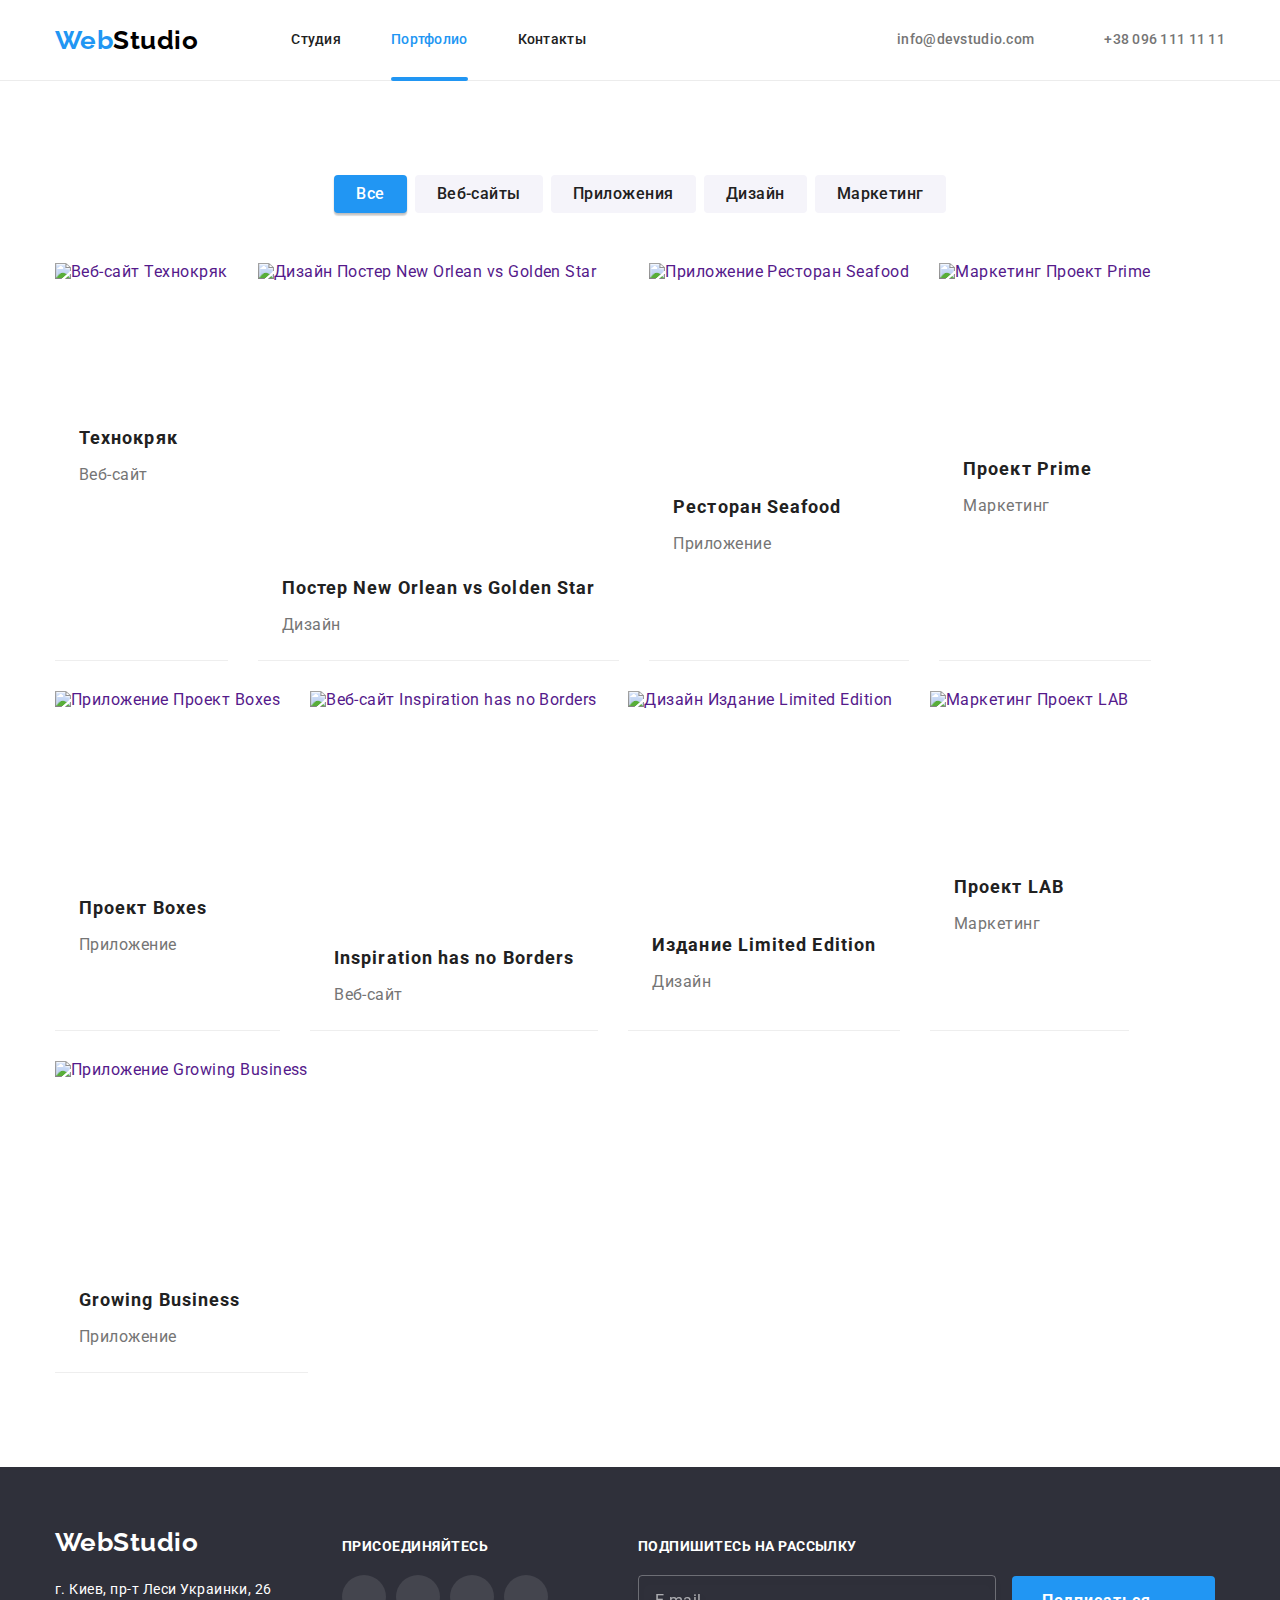
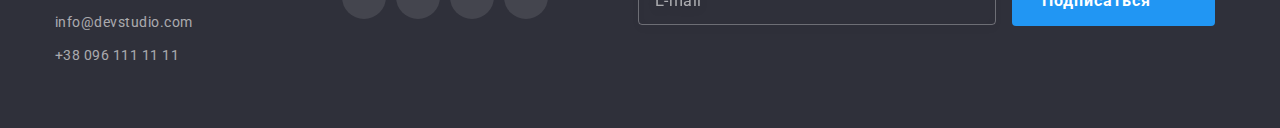
==== portfolio.html @ 777303aa "Apply BEM to Header" ====
<!DOCTYPE html>
<html lang="ru">
  <head>
    <meta charset="UTF-8" />
    <meta http-equiv="X-UA-Compatible" content="IE=edge" />
    <meta name="viewport" content="width=device-width, initial-scale=1.0" />
    <title>WebStudio</title>
    <link
      rel="stylesheet"
      href="https://cdnjs.cloudflare.com/ajax/libs/modern-normalize/1.0.0/modern-normalize.min.css"
    />
    <link rel="preconnect" href="https://fonts.googleapis.com" />
    <link rel="preconnect" href="https://fonts.gstatic.com" crossorigin />
    <link
      href="https://fonts.googleapis.com/css2?family=Raleway:wght@700&family=Roboto:wght@400;500;700;900&display=swap"
      rel="stylesheet"
    />
    <link rel="stylesheet" href="./css/styles.css" />
  </head>
  <body>
    <!-- Header -->

    <header class="header">
      <div class="container header__container">
        <nav class="nav">
          <a class="logo" href="./index.html"><span class="logo--accent">Web</span>Studio</a>
          <ul class="nav__list">
            <li class="nav__item">
              <a class="nav__link" href="./index.html">Студия</a>
            </li>
            <li class="nav__item">
              <a class="nav__link nav__link--current" href="./portfolio.html">Портфолио</a>
            </li>
            <li class="nav__item"><a class="nav__link" href="">Контакты</a></li>
          </ul>
        </nav>
        <ul class="header__contact-list">
          <li class="header__contact-item">
            <a class="header__contact-link" href="mailto:info@devstudio.com">
              <svg class="header__icon" width="16" height="12">
                <use href="./images/icons.svg#icon-envelope"></use>
              </svg>
              info@devstudio.com</a
            >
          </li>
          <li class="header__contact-item">
            <a class="header__contact-link" href="tel:+380961111111">
              <svg class="header__icon" width="10" height="16">
                <use href="./images/icons.svg#icon-smartphone"></use>
              </svg>
              +38 096 111 11 11</a
            >
          </li>
        </ul>
      </div>
    </header>

    <!-- Main -->

    <main>
      <section class="section portfolio">
        <h1>Портфолио</h1>

        <div class="container">
          <!-- Filter -->

          <ul class="filter">
            <li><button class="filter-button current" type="button">Все</button></li>
            <li><button class="filter-button" type="button">Веб-сайты</button></li>
            <li><button class="filter-button" type="button">Приложения</button></li>
            <li><button class="filter-button" type="button">Дизайн</button></li>
            <li><button class="filter-button" type="button">Маркетинг</button></li>
          </ul>

          <!-- Portfolio -->

          <ul class="portfolio-list">
            <li class="portfolio-item">
              <a href="">
                <div class="portfolio-overlay">
                  <p>
                    Ресурс предлагает комплексные предложения с разным уровнем функционала и
                    сервисов.Все это позволит посетителю получить исчерпывающие сведения о компании
                    или частном лице.
                  </p>
                  <img
                    src="./images/technokryak.jpg"
                    alt="Веб-сайт Технокряк"
                    width="370"
                    height="294"
                  />
                </div>
                <div class="portfolio-descriptions">
                  <h2>Технокряк</h2>
                  <p>Веб-сайт</p>
                </div>
              </a>
            </li>
            <li class="portfolio-item">
              <a href="">
                <div class="portfolio-overlay">
                  <p>
                    Ресурс предлагает комплексные предложения с разным уровнем функционала и
                    сервисов.Все это позволит посетителю получить исчерпывающие сведения о компании
                    или частном лице.
                  </p>
                  <img
                    src="./images/poster.jpg"
                    alt="Дизайн Постер New Orlean vs Golden Star"
                    width="370"
                    height="294"
                  />
                </div>
                <div class="portfolio-descriptions">
                  <h2>Постер New Orlean vs Golden Star</h2>
                  <p>Дизайн</p>
                </div>
              </a>
            </li>
            <li class="portfolio-item">
              <a href="">
                <div class="portfolio-overlay">
                  <p>
                    Ресурс предлагает комплексные предложения с разным уровнем функционала и
                    сервисов.Все это позволит посетителю получить исчерпывающие сведения о компании
                    или частном лице.
                  </p>
                  <img
                    src="./images/restoraunt.jpg"
                    alt="Приложение Ресторан Seafood"
                    width="370"
                    height="294"
                  />
                </div>
                <div class="portfolio-descriptions">
                  <h2>Ресторан Seafood</h2>
                  <p>Приложение</p>
                </div>
              </a>
            </li>
            <li class="portfolio-item">
              <a href="">
                <div class="portfolio-overlay">
                  <p>
                    Ресурс предлагает комплексные предложения с разным уровнем функционала и
                    сервисов.Все это позволит посетителю получить исчерпывающие сведения о компании
                    или частном лице.
                  </p>
                  <img
                    src="./images/prime.jpg"
                    alt="Маркетинг Проект Prime"
                    width="370"
                    height="294"
                  />
                </div>
                <div class="portfolio-descriptions">
                  <h2>Проект Prime</h2>
                  <p>Маркетинг</p>
                </div>
              </a>
            </li>
            <li class="portfolio-item">
              <a href="">
                <div class="portfolio-overlay">
                  <p>
                    Ресурс предлагает комплексные предложения с разным уровнем функционала и
                    сервисов.Все это позволит посетителю получить исчерпывающие сведения о компании
                    или частном лице.
                  </p>
                  <img
                    src="./images/boxes.jpg"
                    alt="Приложение Проект Boxes"
                    width="370"
                    height="294"
                  />
                </div>
                <div class="portfolio-descriptions">
                  <h2>Проект Boxes</h2>
                  <p>Приложение</p>
                </div>
              </a>
            </li>
            <li class="portfolio-item">
              <a href="">
                <div class="portfolio-overlay">
                  <p>
                    Ресурс предлагает комплексные предложения с разным уровнем функционала и
                    сервисов.Все это позволит посетителю получить исчерпывающие сведения о компании
                    или частном лице.
                  </p>
                  <img
                    src="./images/inspiration.jpg"
                    alt="Веб-сайт Inspiration has no Borders"
                    width="370"
                    height="294"
                  />
                </div>
                <div class="portfolio-descriptions">
                  <h2>Inspiration has no Borders</h2>
                  <p>Веб-сайт</p>
                </div>
              </a>
            </li>
            <li class="portfolio-item">
              <a href="">
                <div class="portfolio-overlay">
                  <p>
                    Ресурс предлагает комплексные предложения с разным уровнем функционала и
                    сервисов.Все это позволит посетителю получить исчерпывающие сведения о компании
                    или частном лице.
                  </p>
                  <img
                    src="./images/limited-edition.jpg"
                    alt="Дизайн Издание Limited Edition"
                    width="370"
                    height="294"
                  />
                </div>
                <div class="portfolio-descriptions">
                  <h2>Издание Limited Edition</h2>
                  <p>Дизайн</p>
                </div>
              </a>
            </li>
            <li class="portfolio-item">
              <a href="">
                <div class="portfolio-overlay">
                  <p>
                    Ресурс предлагает комплексные предложения с разным уровнем функционала и
                    сервисов.Все это позволит посетителю получить исчерпывающие сведения о компании
                    или частном лице.
                  </p>
                  <img src="./images/lab.jpg" alt="Маркетинг Проект LAB" width="370" height="294" />
                </div>
                <div class="portfolio-descriptions">
                  <h2>Проект LAB</h2>
                  <p>Маркетинг</p>
                </div>
              </a>
            </li>
            <li class="portfolio-item">
              <a href="">
                <div class="portfolio-overlay">
                  <p>
                    Ресурс предлагает комплексные предложения с разным уровнем функционала и
                    сервисов.Все это позволит посетителю получить исчерпывающие сведения о компании
                    или частном лице.
                  </p>
                  <img
                    src="./images/growing-business.jpg"
                    alt="Приложение Growing Business"
                    width="370"
                    height="294"
                  />
                </div>
                <div class="portfolio-descriptions">
                  <h2>Growing Business</h2>
                  <p>Приложение</p>
                </div>
              </a>
            </li>
          </ul>
        </div>
      </section>
    </main>

    <!-- Footer -->

    <footer>
      <div class="container">
        <div class="address-wrapper">
          <a class="logo" href="./index.html"><span class="logo-accent">Web</span>Studio</a>
          <address>
            <ul class="address-list">
              <li>
                <a class="address-location" href="">г. Киев, пр-т Леси Украинки, 26</a>
              </li>
              <li>
                <a class="address-contact" href="mailto:info@devstudio.com">info@devstudio.com</a>
              </li>
              <li>
                <a class="address-contact" href="tel:+380961111111">+38 096 111 11 11</a>
              </li>
            </ul>
          </address>
        </div>
        <div class="social-wrapper">
          <p class="footer-paragraph">Присоединяйтесь</p>
          <ul class="icon-list">
            <li class="icon-item">
              <a class="icon-link" href="">
                <svg class="icon-social" width="20" height="20">
                  <use href="./images/icons.svg#icon-instagram"></use>
                </svg>
              </a>
            </li>
            <li class="icon-item">
              <a class="icon-link" href="">
                <svg class="icon-social" width="20" height="20">
                  <use href="./images/icons.svg#icon-twitter"></use>
                </svg>
              </a>
            </li>
            <li class="icon-item">
              <a class="icon-link" href="">
                <svg class="icon-social" width="20" height="20">
                  <use href="./images/icons.svg#icon-facebook"></use>
                </svg>
              </a>
            </li>
            <li class="icon-item">
              <a class="icon-link" href="">
                <svg class="icon-social" width="20" height="20">
                  <use href="./images/icons.svg#icon-linkedin"></use>
                </svg>
              </a>
            </li>
          </ul>
        </div>
        <form class="footer-form">
          <p class="footer-paragraph">Подпишитесь на рассылку</p>
          <input
            class="footer-input"
            type="email"
            name="subscribe-email"
            id="footer-email"
            placeholder="E-mail"
            autocomplete="off"
          />
          <button class="button footer-button" type="submit">
            Подписаться
            <svg class="icon-send" width="24" height="24">
              <use href="./images/icons.svg#icon-send"></use>
            </svg>
          </button>
        </form>
      </div>
    </footer>
  </body>
</html>
---- css/styles.css ----
:root {
  --primary-color: #212121;
  --secondary-color: #757575;
  --accent-color: #2196f3;
  --accent-dark-color: #188ce8;
  --logo-color: #000000;
  --white-color: #ffffff;
  --dark-bg-color: #2f303a;
  --light-bg-color: #f5f4fa;
  --portfolio-item-gap: 30px;
  --icon-light-color: #afb1b8;
  --transion-values: 250ms cubic-bezier(0.4, 0, 0.2, 1);
}

body {
  font-family: 'Roboto', sans-serif;
  letter-spacing: 0.03em;
  color: var(--primary-color);

  background-color: var(--white-color);
}

a {
  text-decoration: none;
}

ul {
  margin: 0;
  padding: 0;
  list-style: none;
}

h1,
h2,
h3,
h4,
h5,
h6,
p {
  margin: 0;
}

img {
  display: block;
  width: 100%;
  height: auto;
}

.container {
  width: 1200px;
  margin-left: auto;
  margin-right: auto;
  padding-left: 15px;
  padding-right: 15px;
}

.section {
  padding-top: 94px;
  padding-bottom: 94px;
}

.button {
  min-height: 50px;
  min-width: 200px;
  padding: 10px 30px;

  font-family: 'Roboto', sans-serif;
  font-weight: 700;
  font-size: 16px;
  line-height: 1.88;
  letter-spacing: 0.06em;
  text-align: center;
  color: var(--white-color);
  border-radius: 4px;
  border: none;
  cursor: pointer;
  transition: background-color var(--transion-values);
}

.button:hover,
.button:focus {
  background-color: var(--accent-dark-color);
}

.section-header {
  margin-bottom: 50px;

  font-weight: 700;
  font-size: 36px;
  line-height: 1.17;
  text-align: center;
  color: var(--primary-color);
}

/* Header Section */

.header {
  border-bottom: 1px solid #ececec;
}

.header__container {
  display: flex;
  align-items: center;
}

/* Logo styles */

.logo {
  display: block;

  font-family: 'Raleway', sans-serif;
  font-weight: 700;
  font-size: 26px;
  line-height: 1.19;
  color: var(--logo-color);
}

.logo--accent {
  color: var(--accent-color);
}

/* Navigation styles */

.nav {
  display: flex;
  align-items: center;
}

.nav__list,
.header__contact-list {
  display: flex;

  font-weight: 500;
  font-size: 14px;
  line-height: 1.14;
  letter-spacing: 0.02em;
}

.nav__list {
  margin-left: 93px;
}

.nav__link {
  position: relative;
  display: block;
  padding-top: 32px;
  padding-bottom: 32px;

  color: var(--primary-color);
  transition: color 250ms cubic-bezier(0.4, 0, 0.2, 1);
}

.nav__link--current {
  color: var(--accent-color);
}

.nav__link--current::after {
  content: '';
  position: absolute;
  bottom: -1px;
  left: 0;

  display: block;
  width: 100%;
  height: 4px;

  background-color: currentColor;
  border-radius: 2px;
}

.header__contact-list {
  margin-left: auto;
}

.nav__list .nav__item:not(:first-child),
.header__contact-list .header__contact-item:not(:first-child) {
  margin-left: 50px;
}

.header__contact-link {
  display: flex;
  align-items: center;
  padding-top: 32px;
  padding-bottom: 32px;

  color: var(--secondary-color);
  transition: color var(--transion-values);
}

.nav__link:hover,
.nav__link:focus,
.header__contact-link:hover,
.header__contact-link:focus {
  color: var(--accent-color);
}

.header__icon {
  margin-right: 10px;
  fill: currentColor;
}

/* Hero styles */

.hero {
  padding-top: 200px;
  padding-bottom: 200px;

  text-align: center;
  color: var(--white-color);

  background-color: var(--dark-bg-color);
  background-image: linear-gradient(to bottom, rgba(47, 48, 58, 0.4), rgba(47, 48, 58, 0.4)),
    url(../images/hero.jpg);
  background-position: center;
  background-repeat: no-repeat;
  background-size: cover;
}

.hero h1 {
  width: 696px;
  margin-bottom: 30px;
  margin-left: auto;
  margin-right: auto;

  font-weight: 900;
  font-size: 44px;
  line-height: 1.36;
  letter-spacing: 0.06em;
  text-transform: uppercase;
  text-align: center;
}

.hero button {
  background-color: var(--accent-color);
}

/* Features styles */

.features {
  padding-bottom: 0;
}

.features-list {
  display: flex;
}

.features-list li:not(:first-child) {
  margin-left: 30px;
}

.icon-wrapper {
  display: flex;
  align-items: center;
  justify-content: center;
  width: 270px;
  height: 120px;
  margin-bottom: 30px;

  background-color: var(--light-bg-color);
}

.features-list h3 {
  margin-bottom: 10px;

  font-weight: 700;
  font-size: 14px;
  line-height: 1.14;
  text-transform: uppercase;
}

.features-list p {
  font-size: 14px;
  line-height: 1.71;
  color: var(--secondary-color);
}

/* Activities styles */

.activities-list {
  display: flex;
  justify-content: space-between;
}

.activities-item a {
  position: relative;
}

.activities-item p {
  position: absolute;
  bottom: 0;
  left: 0;

  width: 100%;
  padding-top: 27px;
  padding-bottom: 27px;

  font-weight: 700;
  font-size: 14px;
  line-height: 1.14;
  text-align: center;
  text-transform: uppercase;

  color: var(--white-color);
  background-color: rgba(47, 48, 58, 0.8);
}

/* Team-list styles */

.team {
  background-color: var(--light-bg-color);
}

.team-list {
  display: flex;
  justify-content: space-between;
}

.team-list > li {
  width: 270px;

  background: var(--white-color);
  box-shadow: 0px 1px 3px rgba(0, 0, 0, 0.12), 0px 1px 1px rgba(0, 0, 0, 0.14),
    0px 2px 1px rgba(0, 0, 0, 0.2);
  border-radius: 0px 0px 4px 4px;
}

.team-text {
  padding-top: 30px;
  padding-bottom: 30px;
}

.team-text h3 {
  margin-bottom: 10px;

  font-weight: 500;
  font-size: 16px;
  line-height: 1.19;
  text-align: center;
}

.team-text p {
  margin-bottom: 16px;

  font-size: 16px;
  line-height: 1.19;
  text-align: center;

  color: var(--secondary-color);
}

.icon-list {
  display: flex;
  align-items: center;
  justify-content: center;
}

.icon-item:not(:first-child) {
  margin-left: 10px;
}

.icon-link {
  display: flex;
  align-items: center;
  justify-content: center;
  width: 44px;
  height: 44px;

  color: var(--icon-light-color);
  border-radius: 50%;
  transition: color var(--transion-values), background-color var(--transion-values);
}

.icon-item > .icon-link:hover,
.icon-item > .icon-link:focus {
  color: var(--white-color);
  background-color: var(--accent-color);
}

.icon-social {
  fill: currentColor;
}

/* Customers */

.customer-list .icon-item:not(:first-child) {
  margin-left: 30px;
}

.customer-list .icon-link {
  width: 170px;
  height: 92px;

  color: var(--icon-light-color);
  border: 1px solid var(--icon-light-color);
  border-radius: 4px;
  transition: color var(--transion-values), border-color var(--transion-values);
}

.customer-list .icon-link:hover,
.customer-list .icon-link:focus {
  color: var(--accent-color);
  border-color: var(--accent-color);
  background-color: var(--white-color);
}

.icon-customers {
  fill: currentColor;
}

/* Portfolio section */

.portfolio h1 {
  display: none;
}

/* Filter styles */

.filter {
  display: flex;
  justify-content: center;
  margin-bottom: 50px;
}

.filter :not(:first-child) {
  margin-left: 8px;
}

.filter-button {
  padding: 6px 22px;

  font-weight: 500;
  font-size: 16px;
  line-height: 1.62;
  font-family: 'Roboto', sans-serif;
  letter-spacing: 0.03em;

  color: var(--primary-color);
  background-color: var(--light-bg-color);
  border: none;
  border-radius: 4px;
  cursor: pointer;

  transition: color var(--transion-values), background-color var(--transion-values),
    box-shadow var(--transion-values);
}

.filter-button:hover,
.filter-button:focus,
.filter-button.current {
  color: var(--white-color);
  background-color: var(--accent-color);
  box-shadow: 0px 3px 1px rgba(0, 0, 0, 0.1), 0px 1px 2px rgba(0, 0, 0, 0.08),
    0px 2px 2px rgba(0, 0, 0, 0.12);
}

/* Portfolio styles */

.portfolio-list {
  display: flex;
  flex-wrap: wrap;
  margin-top: calc(-1 * var(--portfolio-item-gap));
  margin-left: calc(-1 * var(--portfolio-item-gap));
}

.portfolio-item {
  flex-basis: calc (100%/3 - var(--portfolio-item-gap));
  margin-top: var(--portfolio-item-gap);
  margin-left: var(--portfolio-item-gap);

  background: var(--white-color);
  border-bottom: 1px solid #eeeeee;
}

.portfolio-item a {
  transition: box-shadow var(--transion-values);
}

.portfolio-item a:hover,
.portfolio-item a:focus {
  display: block;
  box-shadow: 0px 1px 1px rgba(0, 0, 0, 0.12), 0px 4px 4px rgba(0, 0, 0, 0.06),
    1px 4px 6px rgba(0, 0, 0, 0.16);
}

.portfolio-item a:hover .portfolio-overlay p,
.portfolio-item a:focus .portfolio-overlay p {
  transform: translateY(0);
  opacity: 1;
}

.portfolio-overlay {
  position: relative;
  overflow: hidden;
}

.portfolio-overlay p {
  position: absolute;
  bottom: 0;
  left: 0;
  height: 100%;
  width: 100%;

  padding: 63px 24px;

  font-size: 18px;
  line-height: 1.56;
  text-align: left;

  color: var(--white-color);
  background-color: rgba(33, 150, 243, 0.9);

  opacity: 0;
  transform: translateY(100%);
  transition: transform var(--transion-values), opacity var(--transion-values);
}

.portfolio-descriptions {
  padding: 20px 24px;
  /* border-right: 1px solid #eeeeee;
  border-left: 1px solid #eeeeee; */
}

.portfolio-descriptions h2 {
  margin-bottom: 4px;

  font-weight: 700;
  font-size: 18px;
  line-height: 2;
  letter-spacing: 0.06em;

  color: var(--primary-color);
}

.portfolio-descriptions p {
  font-size: 16px;
  line-height: 1.88;

  color: var(--secondary-color);
}

/* Footer styles */

footer {
  padding-top: 60px;
  padding-bottom: 60px;

  background-color: var(--dark-bg-color);
}

footer .container {
  display: flex;
}

.social-wrapper {
  margin-left: 70px;
  padding-top: 12px;
}

.footer-paragraph {
  margin-bottom: 20px;

  font-weight: 700;
  font-size: 14px;
  line-height: 1.14;
  text-transform: uppercase;

  color: var(--white-color);
}

.social-wrapper .icon-link {
  color: var(--white-color);
  background-color: rgba(255, 255, 255, 0.1);
}

footer .logo {
  margin-bottom: 20px;
  color: var(--white-color);
}

.address-list {
  font-style: normal;
  font-size: 14px;
  line-height: 1.71;
}

.address-list a {
  display: block;
  transition: color var(--transion-values);
}

.address-list li:not(:last-child) {
  margin-bottom: 9px;
}

.address-location {
  color: var(--white-color);
}

.address-contact {
  color: rgba(255, 255, 255, 0.6);
}

.address-list a:hover,
.address-list a:focus {
  color: var(--accent-color);
}

.footer-form {
  margin-left: 90px;
  padding-top: 12px;
}

.footer-input {
  box-sizing: border-box;
  width: 358px;
  height: 50px;
  padding: 0 16px;
  color: var(--white-color);

  border: 1px solid rgba(255, 255, 255, 0.3);
  filter: drop-shadow(0px 4px 4px rgba(0, 0, 0, 0.15));
  border-radius: 4px;

  background-color: transparent;
  transition: border-color var(--transion-values);
}

.footer-input::placeholder {
  font-size: 16px;
  line-height: 1.25;
  letter-spacing: 0.03em;

  color: rgba(255, 255, 255, 0.6);
}

.footer-input:focus {
  outline: none;
  border-color: var(--accent-color);
}

.footer-button {
  box-sizing: border-box;
  display: inline-flex;
  align-items: center;
  margin-left: 12px;

  background-color: var(--accent-color);
}

.icon-send {
  margin-left: 10px;
}

/* Modal window */

.backdrope {
  position: fixed;
  top: 0;
  left: 0;

  display: flex;
  justify-content: center;
  align-items: center;
  width: 100%;
  height: 100%;

  background: rgba(0, 0, 0, 0.2);

  visibility: visible;
  opacity: 1;
  transform: scale(1);
  transition: transform var(--transion-values), visibility var(--transion-values),
    opacity var(--transion-values);
}

.backdrope.is-hidden {
  visibility: hidden;
  opacity: 0;
  pointer-events: none;
  transform: scale(2);
}

.modal {
  position: absolute;
  width: 530px;
  height: 580px;
  padding: 40px;
  background-color: var(--white-color);
}

.modal-title {
  margin-bottom: 12px;

  font-weight: 700;
  font-size: 20px;
  line-height: 1.15;
  text-align: center;
}

.modal-label {
  display: block;
  margin-bottom: 4px;

  font-size: 12px;
  line-height: 1.17;
  letter-spacing: 0.01em;
  color: var(--secondary-color);
}

.modal-input-wrap {
  position: relative;
  margin-bottom: 10px;
}

.modal-input {
  display: block;
  width: 100%;
  height: 40px;
  padding-left: 42px;
  padding-right: 12px;

  font-weight: 400;
  font-size: 14px;
  line-height: 1.14;
  letter-spacing: 0.01em;
  color: var(--primary-color);

  border: 1px solid rgba(33, 33, 33, 0.2);
  border-radius: 4px;
  transition: border-color var(--transion-values);
}

.modal-input:focus {
  border-color: var(--accent-color);
  outline: none;
}

.modal-icon {
  position: absolute;
  bottom: 20px;
  left: 12px;
  transform: translateY(50%);
  fill: var(--primary-color);
  pointer-events: none;
  transition: fill var(--transion-values);
}

.modal-input:focus + .modal-icon {
  fill: var(--accent-color);
}

.modal-text-wrap {
  margin-bottom: 20px;
}

.modal-text {
  display: block;
  width: 100%;
  height: 120px;
  resize: none;
  padding: 12px 16px;
  font-size: 12px;
  line-height: 1.17;
  letter-spacing: 0.01em;

  color: var(--primary-color);
  border: 1px solid rgba(33, 33, 33, 0.2);
  border-radius: 4px;

  transition: border-color var(--transion-values);
}

.modal-text::placeholder {
  color: rgba(117, 117, 117, 0.5);
}

.modal-text:focus {
  outline: none;
  border-color: var(--accent-color);
}

.checkbox-label {
  display: flex;
  align-items: baseline;
  margin-bottom: 30px;
  font-size: 14px;
  line-height: 1.71;
  letter-spacing: 0.03em;
  color: var(--secondary-color);
}

.modal-checkbox {
  position: absolute;
  width: 1px;
  height: 1px;
  overflow: hidden;
  clip: rect(0 0 0 0);
}

.modal-checkbox:checked + .modal-custom-checkbox {
  background-color: var(--accent-color);
  background-position: center;
  border: var(--accent-color);
}

.modal-custom-checkbox {
  display: flex;
  justify-content: center;
  align-items: center;
  margin-left: 14px;
  margin-right: 7px;
  width: 16px;
  height: 15px;
  border: 2px solid var(--primary-color);
  border-radius: 2px;
  background-color: var(--white-color);
}

.modal-link {
  margin-left: 5px;
  color: var(--accent-color);
  text-decoration-line: underline;
  transition: color var(--transion-values);
}

.modal-link:hover,
.modal-link:focus {
  color: var(--accent-dark-color);
}

.modal-send-button {
  display: block;
  margin: 0 auto;
  background: var(--accent-color);
  box-shadow: 0px 4px 4px rgba(0, 0, 0, 0.15);
}

.modal-close-button {
  position: absolute;
  top: 8px;
  right: 8px;

  display: flex;
  justify-content: center;
  align-items: center;
  width: 30px;
  height: 30px;

  border-radius: 50%;
  border: 1px solid rgba(0, 0, 0, 0.1);
  background-color: var(--white-color);
  cursor: pointer;
}

.modal-iconx {
  fill: var(--logo-color);
  transition: fill var(--transion-values);
}

.modal-close-button:hover .modal-iconx {
  fill: var(--accent-color);
}

/* fonts
logo  Raleway Normal 700
nav   Roboto Normal 500
h1    Roboto Normal 900
h2    Roboto Normal 700
h3    Roboto Normal 700
p     Roboto Normal 400 */
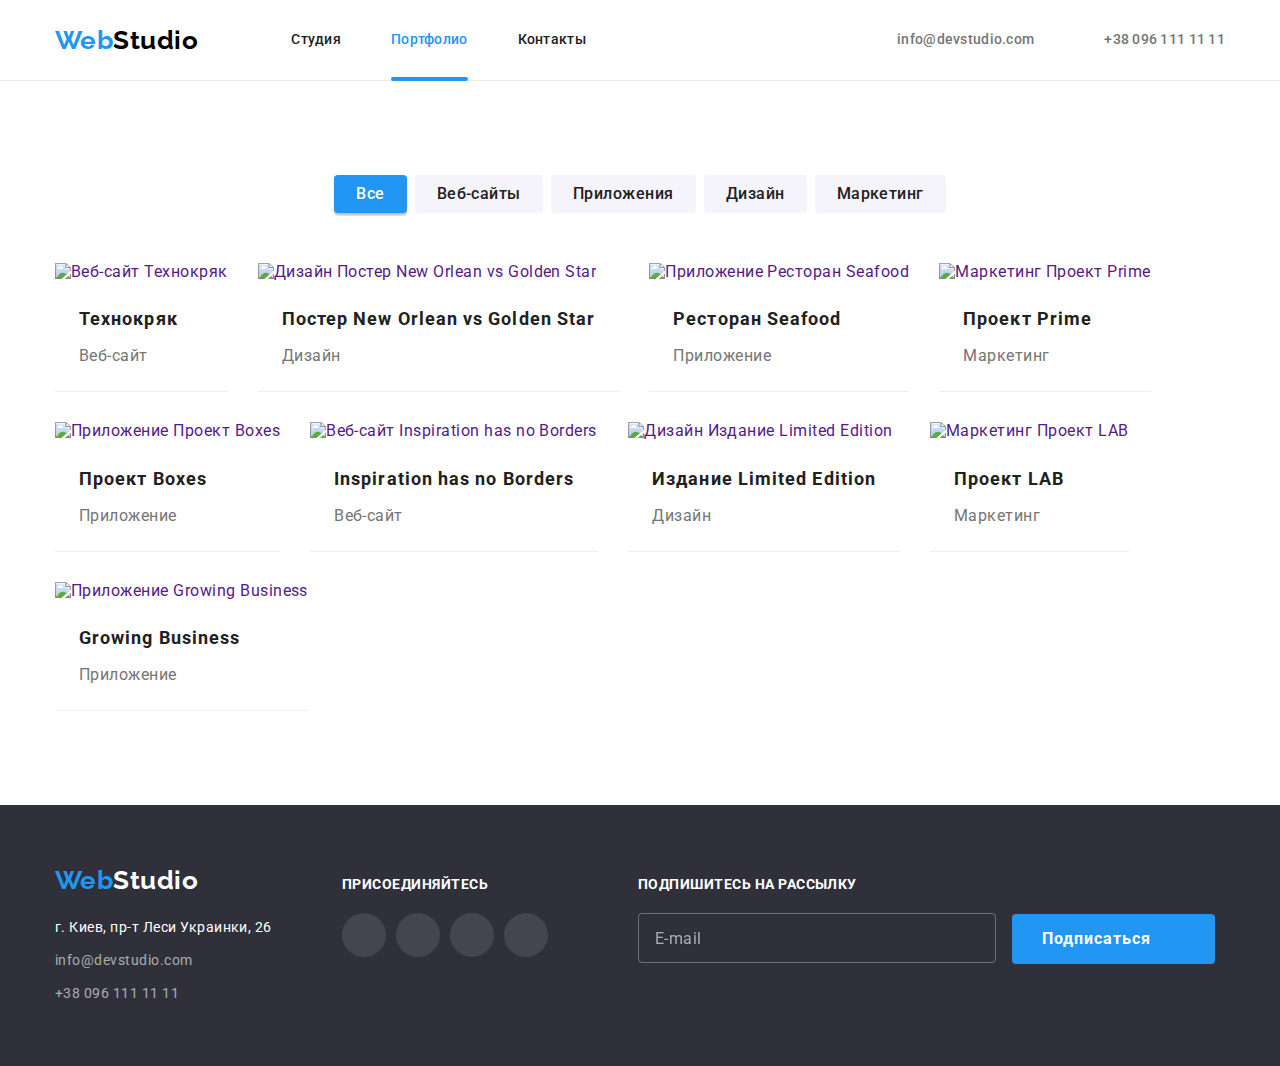
==== commit 6b950613: "Apply BEM to Portfolio page" ====
--- a/portfolio.html
+++ b/portfolio.html
@@ -59,26 +59,28 @@
 
     <main>
       <section class="section portfolio">
-        <h1>Портфолио</h1>
+        <h1 class="portfolio__heading">Портфолио</h1>
 
         <div class="container">
           <!-- Filter -->
 
-          <ul class="filter">
-            <li><button class="filter-button current" type="button">Все</button></li>
-            <li><button class="filter-button" type="button">Веб-сайты</button></li>
-            <li><button class="filter-button" type="button">Приложения</button></li>
-            <li><button class="filter-button" type="button">Дизайн</button></li>
-            <li><button class="filter-button" type="button">Маркетинг</button></li>
+          <ul class="portfolio__filter">
+            <li>
+              <button class="filter__button filter__button--current" type="button">Все</button>
+            </li>
+            <li><button class="filter__button" type="button">Веб-сайты</button></li>
+            <li><button class="filter__button" type="button">Приложения</button></li>
+            <li><button class="filter__button" type="button">Дизайн</button></li>
+            <li><button class="filter__button" type="button">Маркетинг</button></li>
           </ul>
 
           <!-- Portfolio -->
-
-          <ul class="portfolio-list">
-            <li class="portfolio-item">
-              <a href="">
-                <div class="portfolio-overlay">
-                  <p>
+          <!-- Технокряк -->
+          <ul class="portfolio__list">
+            <li class="portfolio__card">
+              <a class="card__link" href="">
+                <div class="card__overlay">
+                  <p class="overlay__paragraph">
                     Ресурс предлагает комплексные предложения с разным уровнем функционала и
                     сервисов.Все это позволит посетителю получить исчерпывающие сведения о компании
                     или частном лице.
@@ -90,16 +92,17 @@
                     height="294"
                   />
                 </div>
-                <div class="portfolio-descriptions">
-                  <h2>Технокряк</h2>
-                  <p>Веб-сайт</p>
-                </div>
-              </a>
-            </li>
-            <li class="portfolio-item">
-              <a href="">
-                <div class="portfolio-overlay">
-                  <p>
+                <div class="card__descriptions">
+                  <h2 class="card__heading">Технокряк</h2>
+                  <p class="card__paragraph">Веб-сайт</p>
+                </div>
+              </a>
+            </li>
+            <!-- Постер New Orlean -->
+            <li class="portfolio__card">
+              <a class="card__link" href="">
+                <div class="card__overlay">
+                  <p class="overlay__paragraph">
                     Ресурс предлагает комплексные предложения с разным уровнем функционала и
                     сервисов.Все это позволит посетителю получить исчерпывающие сведения о компании
                     или частном лице.
@@ -111,16 +114,17 @@
                     height="294"
                   />
                 </div>
-                <div class="portfolio-descriptions">
-                  <h2>Постер New Orlean vs Golden Star</h2>
-                  <p>Дизайн</p>
-                </div>
-              </a>
-            </li>
-            <li class="portfolio-item">
-              <a href="">
-                <div class="portfolio-overlay">
-                  <p>
+                <div class="card__descriptions">
+                  <h2 class="card__heading">Постер New Orlean vs Golden Star</h2>
+                  <p class="card__paragraph">Дизайн</p>
+                </div>
+              </a>
+            </li>
+            <!-- Ресторан Seafood -->
+            <li class="portfolio__card">
+              <a class="card__link" href="">
+                <div class="card__overlay">
+                  <p class="overlay__paragraph">
                     Ресурс предлагает комплексные предложения с разным уровнем функционала и
                     сервисов.Все это позволит посетителю получить исчерпывающие сведения о компании
                     или частном лице.
@@ -132,16 +136,17 @@
                     height="294"
                   />
                 </div>
-                <div class="portfolio-descriptions">
-                  <h2>Ресторан Seafood</h2>
-                  <p>Приложение</p>
-                </div>
-              </a>
-            </li>
-            <li class="portfolio-item">
-              <a href="">
-                <div class="portfolio-overlay">
-                  <p>
+                <div class="card__descriptions">
+                  <h2 class="card__heading">Ресторан Seafood</h2>
+                  <p class="card__paragraph">Приложение</p>
+                </div>
+              </a>
+            </li>
+            <!-- Проект Prime -->
+            <li class="portfolio__card">
+              <a class="card__link" href="">
+                <div class="card__overlay">
+                  <p class="overlay__paragraph">
                     Ресурс предлагает комплексные предложения с разным уровнем функционала и
                     сервисов.Все это позволит посетителю получить исчерпывающие сведения о компании
                     или частном лице.
@@ -153,16 +158,17 @@
                     height="294"
                   />
                 </div>
-                <div class="portfolio-descriptions">
-                  <h2>Проект Prime</h2>
-                  <p>Маркетинг</p>
-                </div>
-              </a>
-            </li>
-            <li class="portfolio-item">
-              <a href="">
-                <div class="portfolio-overlay">
-                  <p>
+                <div class="card__descriptions">
+                  <h2 class="card__heading">Проект Prime</h2>
+                  <p class="card__paragraph">Маркетинг</p>
+                </div>
+              </a>
+            </li>
+            <!-- Проект Boxes -->
+            <li class="portfolio__card">
+              <a class="card__link" href="">
+                <div class="card__overlay">
+                  <p class="overlay__paragraph">
                     Ресурс предлагает комплексные предложения с разным уровнем функционала и
                     сервисов.Все это позволит посетителю получить исчерпывающие сведения о компании
                     или частном лице.
@@ -174,16 +180,17 @@
                     height="294"
                   />
                 </div>
-                <div class="portfolio-descriptions">
-                  <h2>Проект Boxes</h2>
-                  <p>Приложение</p>
-                </div>
-              </a>
-            </li>
-            <li class="portfolio-item">
-              <a href="">
-                <div class="portfolio-overlay">
-                  <p>
+                <div class="card__descriptions">
+                  <h2 class="card__heading">Проект Boxes</h2>
+                  <p class="card__paragraph">Приложение</p>
+                </div>
+              </a>
+            </li>
+            <!-- Inspiration has no Borders -->
+            <li class="portfolio__card">
+              <a class="card__link" href="">
+                <div class="card__overlay">
+                  <p class="overlay__paragraph">
                     Ресурс предлагает комплексные предложения с разным уровнем функционала и
                     сервисов.Все это позволит посетителю получить исчерпывающие сведения о компании
                     или частном лице.
@@ -195,16 +202,17 @@
                     height="294"
                   />
                 </div>
-                <div class="portfolio-descriptions">
-                  <h2>Inspiration has no Borders</h2>
-                  <p>Веб-сайт</p>
-                </div>
-              </a>
-            </li>
-            <li class="portfolio-item">
-              <a href="">
-                <div class="portfolio-overlay">
-                  <p>
+                <div class="card__descriptions">
+                  <h2 class="card__heading">Inspiration has no Borders</h2>
+                  <p class="card__paragraph">Веб-сайт</p>
+                </div>
+              </a>
+            </li>
+            <!-- Издание Limited Edition -->
+            <li class="portfolio__card">
+              <a class="card__link" href="">
+                <div class="card__overlay">
+                  <p class="overlay__paragraph">
                     Ресурс предлагает комплексные предложения с разным уровнем функционала и
                     сервисов.Все это позволит посетителю получить исчерпывающие сведения о компании
                     или частном лице.
@@ -216,32 +224,34 @@
                     height="294"
                   />
                 </div>
-                <div class="portfolio-descriptions">
-                  <h2>Издание Limited Edition</h2>
-                  <p>Дизайн</p>
-                </div>
-              </a>
-            </li>
-            <li class="portfolio-item">
-              <a href="">
-                <div class="portfolio-overlay">
-                  <p>
+                <div class="card__descriptions">
+                  <h2 class="card__heading">Издание Limited Edition</h2>
+                  <p class="card__paragraph">Дизайн</p>
+                </div>
+              </a>
+            </li>
+            <!-- Проект LAB -->
+            <li class="portfolio__card">
+              <a class="card__link" href="">
+                <div class="card__overlay">
+                  <p class="overlay__paragraph">
                     Ресурс предлагает комплексные предложения с разным уровнем функционала и
                     сервисов.Все это позволит посетителю получить исчерпывающие сведения о компании
                     или частном лице.
                   </p>
                   <img src="./images/lab.jpg" alt="Маркетинг Проект LAB" width="370" height="294" />
                 </div>
-                <div class="portfolio-descriptions">
-                  <h2>Проект LAB</h2>
-                  <p>Маркетинг</p>
-                </div>
-              </a>
-            </li>
-            <li class="portfolio-item">
-              <a href="">
-                <div class="portfolio-overlay">
-                  <p>
+                <div class="card__descriptions">
+                  <h2 class="card__heading">Проект LAB</h2>
+                  <p class="card__paragraph">Маркетинг</p>
+                </div>
+              </a>
+            </li>
+            <!-- Growing Business -->
+            <li class="portfolio__card">
+              <a class="card__link" href="">
+                <div class="card__overlay">
+                  <p class="overlay__paragraph">
                     Ресурс предлагает комплексные предложения с разным уровнем функционала и
                     сервисов.Все это позволит посетителю получить исчерпывающие сведения о компании
                     или частном лице.
@@ -253,9 +263,9 @@
                     height="294"
                   />
                 </div>
-                <div class="portfolio-descriptions">
-                  <h2>Growing Business</h2>
-                  <p>Приложение</p>
+                <div class="card__descriptions">
+                  <h2 class="card__heading">Growing Business</h2>
+                  <p class="card__paragraph">Приложение</p>
                 </div>
               </a>
             </li>
@@ -266,70 +276,75 @@
 
     <!-- Footer -->
 
-    <footer>
-      <div class="container">
-        <div class="address-wrapper">
-          <a class="logo" href="./index.html"><span class="logo-accent">Web</span>Studio</a>
+    <footer class="footer">
+      <div class="container footer__container">
+        <div class="address">
+          <a class="logo footer__logo" href="./index.html"
+            ><span class="logo--accent">Web</span>Studio</a
+          >
           <address>
-            <ul class="address-list">
-              <li>
-                <a class="address-location" href="">г. Киев, пр-т Леси Украинки, 26</a>
+            <ul class="address__list">
+              <li class="address__item">
+                <a class="address__link address__link--white" href=""
+                  >г. Киев, пр-т Леси Украинки, 26</a
+                >
               </li>
-              <li>
-                <a class="address-contact" href="mailto:info@devstudio.com">info@devstudio.com</a>
+              <li class="address__item">
+                <a class="address__link" href="mailto:info@devstudio.com">info@devstudio.com</a>
               </li>
-              <li>
-                <a class="address-contact" href="tel:+380961111111">+38 096 111 11 11</a>
+              <li class="address__item">
+                <a class="address__link" href="tel:+380961111111">+38 096 111 11 11</a>
               </li>
             </ul>
           </address>
         </div>
-        <div class="social-wrapper">
-          <p class="footer-paragraph">Присоединяйтесь</p>
-          <ul class="icon-list">
-            <li class="icon-item">
-              <a class="icon-link" href="">
-                <svg class="icon-social" width="20" height="20">
+        <div class="footer__icon-wrapper">
+          <p class="footer__paragraph">Присоединяйтесь</p>
+          <ul class="icon__list">
+            <li class="icon__item">
+              <a class="icon__link icon__link--dark" href="">
+                <svg class="icon__social" width="20" height="20">
                   <use href="./images/icons.svg#icon-instagram"></use>
                 </svg>
               </a>
             </li>
-            <li class="icon-item">
-              <a class="icon-link" href="">
-                <svg class="icon-social" width="20" height="20">
+            <li class="icon__item">
+              <a class="icon__link icon__link--dark" href="">
+                <svg class="icon__social" width="20" height="20">
                   <use href="./images/icons.svg#icon-twitter"></use>
                 </svg>
               </a>
             </li>
-            <li class="icon-item">
-              <a class="icon-link" href="">
-                <svg class="icon-social" width="20" height="20">
+            <li class="icon__item">
+              <a class="icon__link icon__link--dark" href="">
+                <svg class="icon__social" width="20" height="20">
                   <use href="./images/icons.svg#icon-facebook"></use>
                 </svg>
               </a>
             </li>
-            <li class="icon-item">
-              <a class="icon-link" href="">
-                <svg class="icon-social" width="20" height="20">
+            <li class="icon__item">
+              <a class="icon__link icon__link--dark" href="">
+                <svg class="icon__social" width="20" height="20">
                   <use href="./images/icons.svg#icon-linkedin"></use>
                 </svg>
               </a>
             </li>
           </ul>
         </div>
-        <form class="footer-form">
-          <p class="footer-paragraph">Подпишитесь на рассылку</p>
+
+        <form class="footer__form">
+          <p class="footer__paragraph">Подпишитесь на рассылку</p>
           <input
-            class="footer-input"
+            class="footer__input"
             type="email"
             name="subscribe-email"
             id="footer-email"
             placeholder="E-mail"
             autocomplete="off"
           />
-          <button class="button footer-button" type="submit">
+          <button class="button footer__button" type="submit">
             Подписаться
-            <svg class="icon-send" width="24" height="24">
+            <svg class="icon__send" width="24" height="24">
               <use href="./images/icons.svg#icon-send"></use>
             </svg>
           </button>
--- a/css/styles.css
+++ b/css/styles.css
@@ -40,7 +40,7 @@
   margin: 0;
 }
 
-img {
+.img {
   display: block;
   width: 100%;
   height: auto;
@@ -82,7 +82,7 @@
   background-color: var(--accent-dark-color);
 }
 
-.section-header {
+.section__heading {
   margin-bottom: 50px;
 
   font-weight: 700;
@@ -216,7 +216,7 @@
   background-size: cover;
 }
 
-.hero h1 {
+.hero__heading {
   width: 696px;
   margin-bottom: 30px;
   margin-left: auto;
@@ -230,7 +230,7 @@
   text-align: center;
 }
 
-.hero button {
+.hero__button {
   background-color: var(--accent-color);
 }
 
@@ -240,11 +240,11 @@
   padding-bottom: 0;
 }
 
-.features-list {
-  display: flex;
-}
-
-.features-list li:not(:first-child) {
+.features__list {
+  display: flex;
+}
+
+.features__item:not(:first-child) {
   margin-left: 30px;
 }
 
@@ -259,7 +259,7 @@
   background-color: var(--light-bg-color);
 }
 
-.features-list h3 {
+.features__heading {
   margin-bottom: 10px;
 
   font-weight: 700;
@@ -268,7 +268,7 @@
   text-transform: uppercase;
 }
 
-.features-list p {
+.features__text {
   font-size: 14px;
   line-height: 1.71;
   color: var(--secondary-color);
@@ -276,16 +276,16 @@
 
 /* Activities styles */
 
-.activities-list {
+.activities__list {
   display: flex;
   justify-content: space-between;
 }
 
-.activities-item a {
+.activities__link {
   position: relative;
 }
 
-.activities-item p {
+.activities__text {
   position: absolute;
   bottom: 0;
   left: 0;
@@ -310,12 +310,12 @@
   background-color: var(--light-bg-color);
 }
 
-.team-list {
+.team__list {
   display: flex;
   justify-content: space-between;
 }
 
-.team-list > li {
+.team__item {
   width: 270px;
 
   background: var(--white-color);
@@ -324,12 +324,12 @@
   border-radius: 0px 0px 4px 4px;
 }
 
-.team-text {
+.team__text {
   padding-top: 30px;
   padding-bottom: 30px;
 }
 
-.team-text h3 {
+.team__heading {
   margin-bottom: 10px;
 
   font-weight: 500;
@@ -338,7 +338,7 @@
   text-align: center;
 }
 
-.team-text p {
+.team__paragraph {
   margin-bottom: 16px;
 
   font-size: 16px;
@@ -348,17 +348,17 @@
   color: var(--secondary-color);
 }
 
-.icon-list {
+.icon__list {
   display: flex;
   align-items: center;
   justify-content: center;
 }
 
-.icon-item:not(:first-child) {
+.icon__item:not(:first-child) {
   margin-left: 10px;
 }
 
-.icon-link {
+.icon__link {
   display: flex;
   align-items: center;
   justify-content: center;
@@ -370,23 +370,23 @@
   transition: color var(--transion-values), background-color var(--transion-values);
 }
 
-.icon-item > .icon-link:hover,
-.icon-item > .icon-link:focus {
+.icon__link:hover,
+.icon__link:focus {
   color: var(--white-color);
   background-color: var(--accent-color);
 }
 
-.icon-social {
+.icon__social {
   fill: currentColor;
 }
 
 /* Customers */
 
-.customer-list .icon-item:not(:first-child) {
+.customer__list .icon__item:not(:first-child) {
   margin-left: 30px;
 }
 
-.customer-list .icon-link {
+.customer__list .icon__link {
   width: 170px;
   height: 92px;
 
@@ -396,36 +396,36 @@
   transition: color var(--transion-values), border-color var(--transion-values);
 }
 
-.customer-list .icon-link:hover,
-.customer-list .icon-link:focus {
+.customer__list .icon__link:hover,
+.customer__list .icon__link:focus {
   color: var(--accent-color);
   border-color: var(--accent-color);
   background-color: var(--white-color);
 }
 
-.icon-customers {
+.icon__customers {
   fill: currentColor;
 }
 
 /* Portfolio section */
 
-.portfolio h1 {
+.portfolio__heading {
   display: none;
 }
 
 /* Filter styles */
 
-.filter {
+.portfolio__filter {
   display: flex;
   justify-content: center;
   margin-bottom: 50px;
 }
 
-.filter :not(:first-child) {
+.portfolio__filter :not(:first-child) {
   margin-left: 8px;
 }
 
-.filter-button {
+.filter__button {
   padding: 6px 22px;
 
   font-weight: 500;
@@ -444,9 +444,9 @@
     box-shadow var(--transion-values);
 }
 
-.filter-button:hover,
-.filter-button:focus,
-.filter-button.current {
+.filter__button:hover,
+.filter__button:focus,
+.filter__button--current {
   color: var(--white-color);
   background-color: var(--accent-color);
   box-shadow: 0px 3px 1px rgba(0, 0, 0, 0.1), 0px 1px 2px rgba(0, 0, 0, 0.08),
@@ -455,14 +455,14 @@
 
 /* Portfolio styles */
 
-.portfolio-list {
+.portfolio__list {
   display: flex;
   flex-wrap: wrap;
   margin-top: calc(-1 * var(--portfolio-item-gap));
   margin-left: calc(-1 * var(--portfolio-item-gap));
 }
 
-.portfolio-item {
+.portfolio__card {
   flex-basis: calc (100%/3 - var(--portfolio-item-gap));
   margin-top: var(--portfolio-item-gap);
   margin-left: var(--portfolio-item-gap);
@@ -471,29 +471,29 @@
   border-bottom: 1px solid #eeeeee;
 }
 
-.portfolio-item a {
+.card__link {
   transition: box-shadow var(--transion-values);
 }
 
-.portfolio-item a:hover,
-.portfolio-item a:focus {
+.card__link:hover,
+.card__link:focus {
   display: block;
   box-shadow: 0px 1px 1px rgba(0, 0, 0, 0.12), 0px 4px 4px rgba(0, 0, 0, 0.06),
     1px 4px 6px rgba(0, 0, 0, 0.16);
 }
 
-.portfolio-item a:hover .portfolio-overlay p,
-.portfolio-item a:focus .portfolio-overlay p {
+.card__link:hover .overlay__paragraph,
+.card__link:focus .overlay__paragraph {
   transform: translateY(0);
   opacity: 1;
 }
 
-.portfolio-overlay {
+.card__overlay {
   position: relative;
   overflow: hidden;
 }
 
-.portfolio-overlay p {
+.overlay__paragraph {
   position: absolute;
   bottom: 0;
   left: 0;
@@ -514,13 +514,13 @@
   transition: transform var(--transion-values), opacity var(--transion-values);
 }
 
-.portfolio-descriptions {
+.card__descriptions {
   padding: 20px 24px;
   /* border-right: 1px solid #eeeeee;
   border-left: 1px solid #eeeeee; */
 }
 
-.portfolio-descriptions h2 {
+.card__heading {
   margin-bottom: 4px;
 
   font-weight: 700;
@@ -531,7 +531,7 @@
   color: var(--primary-color);
 }
 
-.portfolio-descriptions p {
+.card__paragraph {
   font-size: 16px;
   line-height: 1.88;
 
@@ -540,23 +540,23 @@
 
 /* Footer styles */
 
-footer {
+.footer {
   padding-top: 60px;
   padding-bottom: 60px;
 
   background-color: var(--dark-bg-color);
 }
 
-footer .container {
-  display: flex;
-}
-
-.social-wrapper {
+.footer__container {
+  display: flex;
+}
+
+.footer__icon-wrapper {
   margin-left: 70px;
   padding-top: 12px;
 }
 
-.footer-paragraph {
+.footer__paragraph {
   margin-bottom: 20px;
 
   font-weight: 700;
@@ -567,50 +567,50 @@
   color: var(--white-color);
 }
 
-.social-wrapper .icon-link {
+.icon__link--dark {
   color: var(--white-color);
   background-color: rgba(255, 255, 255, 0.1);
 }
 
-footer .logo {
+.footer__logo {
   margin-bottom: 20px;
   color: var(--white-color);
 }
 
-.address-list {
+.address__list {
   font-style: normal;
   font-size: 14px;
   line-height: 1.71;
 }
 
-.address-list a {
+.address__location {
   display: block;
   transition: color var(--transion-values);
 }
 
-.address-list li:not(:last-child) {
+.address__item:not(:last-child) {
   margin-bottom: 9px;
 }
 
-.address-location {
-  color: var(--white-color);
-}
-
-.address-contact {
+.address__link {
   color: rgba(255, 255, 255, 0.6);
 }
 
-.address-list a:hover,
-.address-list a:focus {
+.address__link--white {
+  color: var(--white-color);
+}
+
+.address__link:hover,
+.address__link:focus {
   color: var(--accent-color);
 }
 
-.footer-form {
+.footer__form {
   margin-left: 90px;
   padding-top: 12px;
 }
 
-.footer-input {
+.footer__input {
   box-sizing: border-box;
   width: 358px;
   height: 50px;
@@ -625,7 +625,7 @@
   transition: border-color var(--transion-values);
 }
 
-.footer-input::placeholder {
+.footer__input::placeholder {
   font-size: 16px;
   line-height: 1.25;
   letter-spacing: 0.03em;
@@ -633,12 +633,12 @@
   color: rgba(255, 255, 255, 0.6);
 }
 
-.footer-input:focus {
+.footer__input:focus {
   outline: none;
   border-color: var(--accent-color);
 }
 
-.footer-button {
+.footer__button {
   box-sizing: border-box;
   display: inline-flex;
   align-items: center;
@@ -647,7 +647,7 @@
   background-color: var(--accent-color);
 }
 
-.icon-send {
+.icon__send {
   margin-left: 10px;
 }
 
@@ -688,7 +688,7 @@
   background-color: var(--white-color);
 }
 
-.modal-title {
+.modal__title {
   margin-bottom: 12px;
 
   font-weight: 700;
@@ -697,7 +697,7 @@
   text-align: center;
 }
 
-.modal-label {
+.modal__label {
   display: block;
   margin-bottom: 4px;
 
@@ -707,12 +707,12 @@
   color: var(--secondary-color);
 }
 
-.modal-input-wrap {
+.modal__input-wrap {
   position: relative;
   margin-bottom: 10px;
 }
 
-.modal-input {
+.modal__input {
   display: block;
   width: 100%;
   height: 40px;
@@ -730,12 +730,12 @@
   transition: border-color var(--transion-values);
 }
 
-.modal-input:focus {
+.modal__input:focus {
   border-color: var(--accent-color);
   outline: none;
 }
 
-.modal-icon {
+.modal__icon {
   position: absolute;
   bottom: 20px;
   left: 12px;
@@ -745,15 +745,15 @@
   transition: fill var(--transion-values);
 }
 
-.modal-input:focus + .modal-icon {
+.modal__input:focus + .modal-icon {
   fill: var(--accent-color);
 }
 
-.modal-text-wrap {
+.modal__text-wrap {
   margin-bottom: 20px;
 }
 
-.modal-text {
+.modal__text {
   display: block;
   width: 100%;
   height: 120px;
@@ -770,16 +770,16 @@
   transition: border-color var(--transion-values);
 }
 
-.modal-text::placeholder {
+.modal__text::placeholder {
   color: rgba(117, 117, 117, 0.5);
 }
 
-.modal-text:focus {
+.modal__text:focus {
   outline: none;
   border-color: var(--accent-color);
 }
 
-.checkbox-label {
+.checkbox__label {
   display: flex;
   align-items: baseline;
   margin-bottom: 30px;
@@ -789,7 +789,7 @@
   color: var(--secondary-color);
 }
 
-.modal-checkbox {
+.modal__checkbox {
   position: absolute;
   width: 1px;
   height: 1px;
@@ -797,13 +797,13 @@
   clip: rect(0 0 0 0);
 }
 
-.modal-checkbox:checked + .modal-custom-checkbox {
+.modal__checkbox:checked + .modal__custom-checkbox {
   background-color: var(--accent-color);
   background-position: center;
   border: var(--accent-color);
 }
 
-.modal-custom-checkbox {
+.modal__custom-checkbox {
   display: flex;
   justify-content: center;
   align-items: center;
@@ -816,26 +816,26 @@
   background-color: var(--white-color);
 }
 
-.modal-link {
+.modal__link {
   margin-left: 5px;
   color: var(--accent-color);
   text-decoration-line: underline;
   transition: color var(--transion-values);
 }
 
-.modal-link:hover,
-.modal-link:focus {
+.modal__link:hover,
+.modal__link:focus {
   color: var(--accent-dark-color);
 }
 
-.modal-send-button {
+.modal__send-button {
   display: block;
   margin: 0 auto;
   background: var(--accent-color);
   box-shadow: 0px 4px 4px rgba(0, 0, 0, 0.15);
 }
 
-.modal-close-button {
+.modal__close-button {
   position: absolute;
   top: 8px;
   right: 8px;
@@ -852,12 +852,12 @@
   cursor: pointer;
 }
 
-.modal-iconx {
+.modal__iconx {
   fill: var(--logo-color);
   transition: fill var(--transion-values);
 }
 
-.modal-close-button:hover .modal-iconx {
+.modal__close-button:hover .modal-iconx {
   fill: var(--accent-color);
 }
 
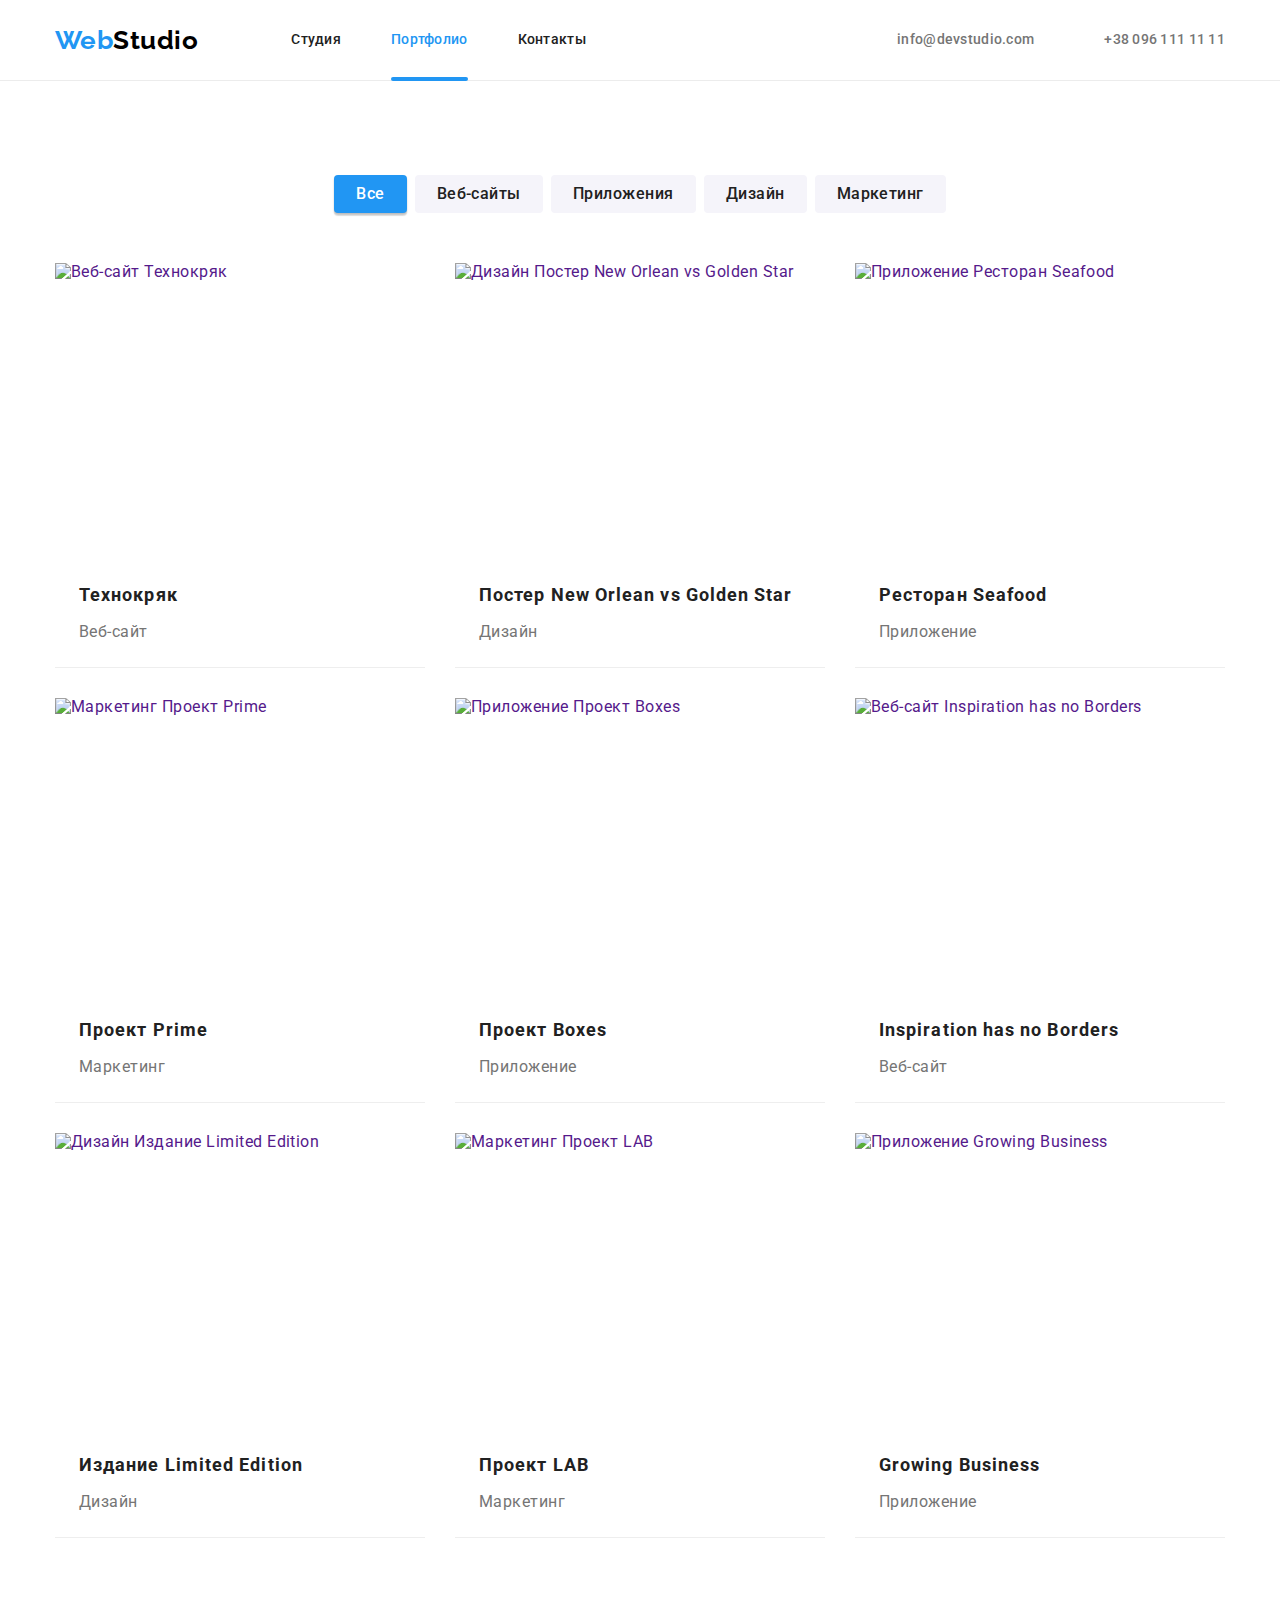
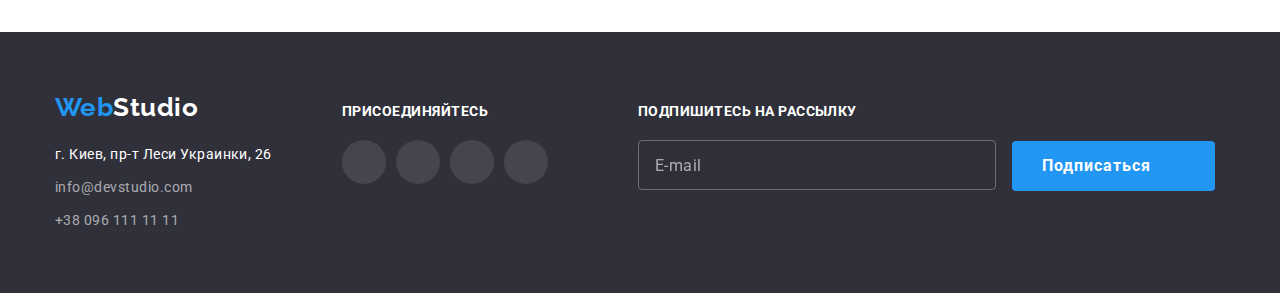
==== commit 79558ebd: "Apply SASS to styles" ====
--- a/portfolio.html
+++ b/portfolio.html
@@ -15,7 +15,7 @@
       href="https://fonts.googleapis.com/css2?family=Raleway:wght@700&family=Roboto:wght@400;500;700;900&display=swap"
       rel="stylesheet"
     />
-    <link rel="stylesheet" href="./css/styles.css" />
+    <link rel="stylesheet" href="./css/main.min.css" />
   </head>
   <body>
     <!-- Header -->
@@ -23,7 +23,7 @@
     <header class="header">
       <div class="container header__container">
         <nav class="nav">
-          <a class="logo" href="./index.html"><span class="logo--accent">Web</span>Studio</a>
+          <a class="logo" href="./index.html"><span class="logo__accent">Web</span>Studio</a>
           <ul class="nav__list">
             <li class="nav__item">
               <a class="nav__link" href="./index.html">Студия</a>
@@ -64,23 +64,31 @@
         <div class="container">
           <!-- Filter -->
 
-          <ul class="portfolio__filter">
-            <li>
+          <ul class="filter portfolio__filter">
+            <li class="filter__item">
               <button class="filter__button filter__button--current" type="button">Все</button>
             </li>
-            <li><button class="filter__button" type="button">Веб-сайты</button></li>
-            <li><button class="filter__button" type="button">Приложения</button></li>
-            <li><button class="filter__button" type="button">Дизайн</button></li>
-            <li><button class="filter__button" type="button">Маркетинг</button></li>
+            <li class="filter__item">
+              <button class="filter__button" type="button">Веб-сайты</button>
+            </li>
+            <li class="filter__item">
+              <button class="filter__button" type="button">Приложения</button>
+            </li>
+            <li class="filter__item">
+              <button class="filter__button" type="button">Дизайн</button>
+            </li>
+            <li class="filter__item">
+              <button class="filter__button" type="button">Маркетинг</button>
+            </li>
           </ul>
 
           <!-- Portfolio -->
           <!-- Технокряк -->
           <ul class="portfolio__list">
-            <li class="portfolio__card">
-              <a class="card__link" href="">
-                <div class="card__overlay">
-                  <p class="overlay__paragraph">
+            <li class="card portfolio__card">
+              <a class="card__link" href="">
+                <div class="card__overlay">
+                  <p class="card__overlay-paragraph">
                     Ресурс предлагает комплексные предложения с разным уровнем функционала и
                     сервисов.Все это позволит посетителю получить исчерпывающие сведения о компании
                     или частном лице.
@@ -99,10 +107,10 @@
               </a>
             </li>
             <!-- Постер New Orlean -->
-            <li class="portfolio__card">
-              <a class="card__link" href="">
-                <div class="card__overlay">
-                  <p class="overlay__paragraph">
+            <li class="card portfolio__card">
+              <a class="card__link" href="">
+                <div class="card__overlay">
+                  <p class="card__overlay-paragraph">
                     Ресурс предлагает комплексные предложения с разным уровнем функционала и
                     сервисов.Все это позволит посетителю получить исчерпывающие сведения о компании
                     или частном лице.
@@ -121,10 +129,10 @@
               </a>
             </li>
             <!-- Ресторан Seafood -->
-            <li class="portfolio__card">
-              <a class="card__link" href="">
-                <div class="card__overlay">
-                  <p class="overlay__paragraph">
+            <li class="card portfolio__card">
+              <a class="card__link" href="">
+                <div class="card__overlay">
+                  <p class="card__overlay-paragraph">
                     Ресурс предлагает комплексные предложения с разным уровнем функционала и
                     сервисов.Все это позволит посетителю получить исчерпывающие сведения о компании
                     или частном лице.
@@ -143,10 +151,10 @@
               </a>
             </li>
             <!-- Проект Prime -->
-            <li class="portfolio__card">
-              <a class="card__link" href="">
-                <div class="card__overlay">
-                  <p class="overlay__paragraph">
+            <li class="card portfolio__card">
+              <a class="card__link" href="">
+                <div class="card__overlay">
+                  <p class="card__overlay-paragraph">
                     Ресурс предлагает комплексные предложения с разным уровнем функционала и
                     сервисов.Все это позволит посетителю получить исчерпывающие сведения о компании
                     или частном лице.
@@ -165,10 +173,10 @@
               </a>
             </li>
             <!-- Проект Boxes -->
-            <li class="portfolio__card">
-              <a class="card__link" href="">
-                <div class="card__overlay">
-                  <p class="overlay__paragraph">
+            <li class="card portfolio__card">
+              <a class="card__link" href="">
+                <div class="card__overlay">
+                  <p class="card__overlay-paragraph">
                     Ресурс предлагает комплексные предложения с разным уровнем функционала и
                     сервисов.Все это позволит посетителю получить исчерпывающие сведения о компании
                     или частном лице.
@@ -187,10 +195,10 @@
               </a>
             </li>
             <!-- Inspiration has no Borders -->
-            <li class="portfolio__card">
-              <a class="card__link" href="">
-                <div class="card__overlay">
-                  <p class="overlay__paragraph">
+            <li class="card portfolio__card">
+              <a class="card__link" href="">
+                <div class="card__overlay">
+                  <p class="card__overlay-paragraph">
                     Ресурс предлагает комплексные предложения с разным уровнем функционала и
                     сервисов.Все это позволит посетителю получить исчерпывающие сведения о компании
                     или частном лице.
@@ -209,10 +217,10 @@
               </a>
             </li>
             <!-- Издание Limited Edition -->
-            <li class="portfolio__card">
-              <a class="card__link" href="">
-                <div class="card__overlay">
-                  <p class="overlay__paragraph">
+            <li class="card portfolio__card">
+              <a class="card__link" href="">
+                <div class="card__overlay">
+                  <p class="card__overlay-paragraph">
                     Ресурс предлагает комплексные предложения с разным уровнем функционала и
                     сервисов.Все это позволит посетителю получить исчерпывающие сведения о компании
                     или частном лице.
@@ -231,10 +239,10 @@
               </a>
             </li>
             <!-- Проект LAB -->
-            <li class="portfolio__card">
-              <a class="card__link" href="">
-                <div class="card__overlay">
-                  <p class="overlay__paragraph">
+            <li class="card portfolio__card">
+              <a class="card__link" href="">
+                <div class="card__overlay">
+                  <p class="card__overlay-paragraph">
                     Ресурс предлагает комплексные предложения с разным уровнем функционала и
                     сервисов.Все это позволит посетителю получить исчерпывающие сведения о компании
                     или частном лице.
@@ -248,10 +256,10 @@
               </a>
             </li>
             <!-- Growing Business -->
-            <li class="portfolio__card">
-              <a class="card__link" href="">
-                <div class="card__overlay">
-                  <p class="overlay__paragraph">
+            <li class="card portfolio__card">
+              <a class="card__link" href="">
+                <div class="card__overlay">
+                  <p class="card__overlay-paragraph">
                     Ресурс предлагает комплексные предложения с разным уровнем функционала и
                     сервисов.Все это позволит посетителю получить исчерпывающие сведения о компании
                     или частном лице.
@@ -279,8 +287,8 @@
     <footer class="footer">
       <div class="container footer__container">
         <div class="address">
-          <a class="logo footer__logo" href="./index.html"
-            ><span class="logo--accent">Web</span>Studio</a
+          <a class="logo logo--white footer__logo" href="./index.html"
+            ><span class="logo__accent">Web</span>Studio</a
           >
           <address>
             <ul class="address__list">
@@ -300,31 +308,31 @@
         </div>
         <div class="footer__icon-wrapper">
           <p class="footer__paragraph">Присоединяйтесь</p>
-          <ul class="icon__list">
-            <li class="icon__item">
-              <a class="icon__link icon__link--dark" href="">
-                <svg class="icon__social" width="20" height="20">
+          <ul class="icons">
+            <li class="icons__item icons__item--round">
+              <a class="icons__link icons__link--round icons__link--dark" href="">
+                <svg class="icons__svg" width="20" height="20">
                   <use href="./images/icons.svg#icon-instagram"></use>
                 </svg>
               </a>
             </li>
-            <li class="icon__item">
-              <a class="icon__link icon__link--dark" href="">
-                <svg class="icon__social" width="20" height="20">
+            <li class="icons__item icons__item--round">
+              <a class="icons__link icons__link--round icons__link--dark" href="">
+                <svg class="icons__svg" width="20" height="20">
                   <use href="./images/icons.svg#icon-twitter"></use>
                 </svg>
               </a>
             </li>
-            <li class="icon__item">
-              <a class="icon__link icon__link--dark" href="">
-                <svg class="icon__social" width="20" height="20">
+            <li class="icons__item icons__item--round">
+              <a class="icons__link icons__link--round icons__link--dark" href="">
+                <svg class="icons__svg" width="20" height="20">
                   <use href="./images/icons.svg#icon-facebook"></use>
                 </svg>
               </a>
             </li>
-            <li class="icon__item">
-              <a class="icon__link icon__link--dark" href="">
-                <svg class="icon__social" width="20" height="20">
+            <li class="icons__item icons__item--round">
+              <a class="icons__link icons__link--round icons__link--dark" href="">
+                <svg class="icons__svg" width="20" height="20">
                   <use href="./images/icons.svg#icon-linkedin"></use>
                 </svg>
               </a>
@@ -344,7 +352,7 @@
           />
           <button class="button footer__button" type="submit">
             Подписаться
-            <svg class="icon__send" width="24" height="24">
+            <svg class="button__icon" width="24" height="24">
               <use href="./images/icons.svg#icon-send"></use>
             </svg>
           </button>
--- a/css/main.min.css
+++ b/css/main.min.css
@@ -0,0 +1 @@
+body{font-family:"Roboto",sans-serif;font-size:16px;letter-spacing:.03em;color:#212121;background-color:#fff}a{text-decoration:none}ul{margin:0;padding:0;list-style:none}h1,h2,h3,h4,h5,h6,p{margin:0}img{display:block;width:100%;height:auto}.container{width:1200px;margin-left:auto;margin-right:auto;padding-left:15px;padding-right:15px}.section{padding-top:94px;padding-bottom:94px}.section__heading{margin-bottom:50px;font-weight:700;font-size:36px;line-height:1.17;text-align:center;color:#212121}.icons{display:flex;align-items:center;justify-content:center}.icons__item--round:not(:first-child){margin-left:10px}.icons__item--rectangle:not(:first-child){margin-left:30px}.icons__link{display:flex;align-items:center;justify-content:center;color:#afb1b8;transition:color 250ms cubic-bezier(0.4, 0, 0.2, 1),background-color 250ms cubic-bezier(0.4, 0, 0.2, 1)}.icons__link--round{width:44px;height:44px;border-radius:50%}.icons__link--rectangle{width:170px;height:92px;border-radius:4px;border:1px solid #afb1b8}.icons__link--round:hover,.icons__link--round:focus{color:#fff;background-color:#2196f3}.icons__link--rectangle:hover,.icons__link--rectangle:focus{color:#2196f3;border-color:#2196f3;background-color:#fff}.icons__link--dark{color:#fff;background-color:rgba(255,255,255,.1)}.icons__svg{fill:currentColor}.button{display:inline-flex;align-items:center;min-height:50px;min-width:200px;padding:10px 30px;font-family:"Roboto",sans-serif;font-weight:700;font-size:16px;line-height:1.88;letter-spacing:.06em;text-align:center;color:#fff;background-color:#2196f3;border-radius:4px;border:none;cursor:pointer;transition:background-color 250ms cubic-bezier(0.4, 0, 0.2, 1)}.button:hover,.button:focus{background-color:#188ce8}.button__icon{margin-left:10px}.logo{display:block;font-family:"Raleway",sans-serif;font-weight:700;font-size:26px;line-height:1.19;color:#000}.logo--white{color:#fff}.logo__accent{color:#2196f3}.nav{display:flex;align-items:center}.nav__list{display:flex;font-weight:500;font-size:14px;line-height:1.14;letter-spacing:.02em;margin-left:93px}.nav__item:not(:first-child){margin-left:50px}.nav__link{position:relative;display:block;padding-top:32px;padding-bottom:32px;color:#212121;transition:color 250ms cubic-bezier(0.4, 0, 0.2, 1)}.nav__link--current{color:#2196f3}.nav__link--current::after{content:"";position:absolute;bottom:-1px;left:0;display:block;width:100%;height:4px;background-color:currentColor;border-radius:2px}.nav__link:hover,.nav__link:focus{color:#2196f3}.header{border-bottom:1px solid #ececec}.header__container{display:flex;align-items:center}.header__contact-list{display:flex;margin-left:auto;font-weight:500;font-size:14px;line-height:1.14;letter-spacing:.02em}.header__contact-item:not(:first-child){margin-left:50px}.header__contact-link{display:flex;align-items:center;padding-top:32px;padding-bottom:32px;color:#757575;transition:color 250ms cubic-bezier(0.4, 0, 0.2, 1)}.header__contact-link:hover,.header__contact-link:focus{color:#2196f3}.header__icon{margin-right:10px;fill:currentColor}.hero{padding-top:200px;padding-bottom:200px;text-align:center;color:#fff;background-color:#2f303a;background-image:linear-gradient(to bottom, rgba(47, 48, 58, 0.4), rgba(47, 48, 58, 0.4)),url("../images/hero.jpg");background-position:center;background-repeat:no-repeat;background-size:cover}.hero__heading{width:696px;margin-bottom:30px;margin-left:auto;margin-right:auto;font-weight:900;font-size:44px;line-height:1.36;letter-spacing:.06em;text-transform:uppercase;text-align:center}.features{padding-bottom:0}.features__list{display:flex}.features__item:not(:first-child){margin-left:30px}.features__icon-wrapper{display:flex;align-items:center;justify-content:center;width:270px;height:120px;margin-bottom:30px;background-color:#f5f4fa}.features__heading{margin-bottom:10px;font-weight:700;font-size:14px;line-height:1.14;text-transform:uppercase}.features__text{font-size:14px;line-height:1.71;color:#757575}.activities__list{display:flex;justify-content:space-between}.activities__link{position:relative}.activities__text{position:absolute;bottom:0;left:0;width:100%;padding-top:27px;padding-bottom:27px;font-weight:700;font-size:14px;line-height:1.14;text-align:center;text-transform:uppercase;color:#fff;background-color:rgba(47,48,58,.8)}.team{background-color:#f5f4fa}.team__list{display:flex;justify-content:space-between}.team__item{width:270px;background:#fff;box-shadow:0px 1px 3px rgba(0,0,0,.12),0px 1px 1px rgba(0,0,0,.14),0px 2px 1px rgba(0,0,0,.2);border-radius:0px 0px 4px 4px}.team__text{padding-top:30px;padding-bottom:30px}.team__heading{margin-bottom:10px;font-weight:500;font-size:16px;line-height:1.19;text-align:center}.team__paragraph{margin-bottom:16px;line-height:1.19;text-align:center;color:#757575}.footer{padding-top:60px;padding-bottom:60px;background-color:#2f303a}.footer__container{display:flex}.footer__icon-wrapper{margin-left:70px;padding-top:12px}.footer__paragraph{margin-bottom:20px;font-weight:700;font-size:14px;line-height:1.14;text-transform:uppercase;color:#fff}.footer__logo{margin-bottom:20px}.footer__form{margin-left:90px;padding-top:12px}.footer__input{box-sizing:border-box;width:358px;height:50px;padding:0 16px;color:#fff;border:1px solid rgba(255,255,255,.3);filter:drop-shadow(0px 4px 4px rgba(0, 0, 0, 0.15));border-radius:4px;background-color:rgba(0,0,0,0);transition:border-color 250ms cubic-bezier(0.4, 0, 0.2, 1)}.footer__input::-moz-placeholder{line-height:1.25;letter-spacing:.03em;color:rgba(255,255,255,.6)}.footer__input:-ms-input-placeholder{line-height:1.25;letter-spacing:.03em;color:rgba(255,255,255,.6)}.footer__input::placeholder{line-height:1.25;letter-spacing:.03em;color:rgba(255,255,255,.6)}.footer__input:focus{outline:none;border-color:#2196f3}.footer__button{margin-left:12px}.address__list{font-style:normal;font-size:14px;line-height:1.71}.address__item:not(:last-child){margin-bottom:9px}.address__link{display:block;transition:color 250ms cubic-bezier(0.4, 0, 0.2, 1);color:rgba(255,255,255,.6)}.address__link:hover,.address__link:focus{color:#2196f3}.address__link--white{color:#fff}.backdrope{position:fixed;top:0;left:0;display:flex;justify-content:center;align-items:center;width:100%;height:100%;background:rgba(0,0,0,.2);visibility:visible;opacity:1;transform:scale(1);transition:transform 250ms cubic-bezier(0.4, 0, 0.2, 1),visibility 250ms cubic-bezier(0.4, 0, 0.2, 1),opacity 250ms cubic-bezier(0.4, 0, 0.2, 1)}.backdrope.is-hidden{visibility:hidden;opacity:0;pointer-events:none;transform:scale(2)}.modal{position:absolute;width:530px;height:580px;padding:40px;background-color:#fff}.modal__title{margin-bottom:12px;font-weight:700;font-size:20px;line-height:1.15;text-align:center}.modal__label{display:block;margin-bottom:4px;font-size:12px;line-height:1.17;letter-spacing:.01em;color:#757575}.modal__input-wrap{position:relative;margin-bottom:10px}.modal__input{display:block;width:100%;height:40px;padding-left:42px;padding-right:12px;font-weight:400;font-size:14px;line-height:1.14;letter-spacing:.01em;color:#212121;border:1px solid rgba(33,33,33,.2);border-radius:4px;transition:border-color 250ms cubic-bezier(0.4, 0, 0.2, 1)}.modal__input:focus{border-color:#2196f3;outline:none}.modal__icon{position:absolute;bottom:20px;left:12px;transform:translateY(50%);fill:#212121;pointer-events:none;transition:fill 250ms cubic-bezier(0.4, 0, 0.2, 1)}.modal__input:focus+.modal__icon{fill:#2196f3}.modal__text-wrap{margin-bottom:20px}.modal__text{display:block;width:100%;height:120px;resize:none;padding:12px 16px;font-size:12px;line-height:1.17;letter-spacing:.01em;color:#212121;border:1px solid rgba(33,33,33,.2);border-radius:4px;transition:border-color 250ms cubic-bezier(0.4, 0, 0.2, 1)}.modal__text::-moz-placeholder{color:rgba(117,117,117,.5)}.modal__text:-ms-input-placeholder{color:rgba(117,117,117,.5)}.modal__text::placeholder{color:rgba(117,117,117,.5)}.modal__text:focus{outline:none;border-color:#2196f3}.modal__checkbox-label{display:flex;align-items:baseline;margin-bottom:30px;font-size:14px;line-height:1.71;letter-spacing:.03em;color:#757575}.modal__checkbox{position:absolute;width:1px;height:1px;overflow:hidden;clip:rect(0 0 0 0)}.modal__custom-checkbox{display:flex;justify-content:center;align-items:center;margin-left:14px;margin-right:7px;width:16px;height:15px;border:2px solid #212121;border-radius:2px;background-color:#fff}.modal__checkbox:checked+.modal__custom-checkbox{background-color:#2196f3;background-position:center;border:#2196f3}.modal__link{margin-left:5px;color:#2196f3;-webkit-text-decoration-line:underline;text-decoration-line:underline;transition:color 250ms cubic-bezier(0.4, 0, 0.2, 1)}.modal__link:hover,.modal__link:focus{color:#188ce8}.modal__send-button{display:block;margin:0 auto;background:#2196f3;box-shadow:0px 4px 4px rgba(0,0,0,.15)}.modal__close-button{position:absolute;top:8px;right:8px;display:flex;justify-content:center;align-items:center;width:30px;height:30px;border-radius:50%;border:1px solid rgba(0,0,0,.1);background-color:#fff;cursor:pointer}.modal__iconx{fill:#000;transition:fill 250ms cubic-bezier(0.4, 0, 0.2, 1)}.modal__close-button:hover .modal__iconx{fill:#2196f3}.card{background:#fff;border-bottom:1px solid #eee}.card__link{transition:box-shadow 250ms cubic-bezier(0.4, 0, 0.2, 1)}.card__link:hover,.card__link:focus{box-shadow:0px 1px 1px rgba(0,0,0,.12),0px 4px 4px rgba(0,0,0,.06),1px 4px 6px rgba(0,0,0,.16)}.card__overlay{position:relative;overflow:hidden}.card__overlay-paragraph{position:absolute;bottom:0;left:0;height:100%;width:100%;padding:63px 24px;font-size:18px;line-height:1.56;text-align:left;color:#fff;background-color:rgba(33,150,243,.9);opacity:0;transform:translateY(100%);transition:transform 250ms cubic-bezier(0.4, 0, 0.2, 1),opacity 250ms cubic-bezier(0.4, 0, 0.2, 1)}.card__link:hover .card__overlay-paragraph,.card__link:focus .card__overlay-paragraph{transform:translateY(0);opacity:1}.card__descriptions{padding:20px 24px}.card__heading{margin-bottom:4px;font-weight:700;font-size:18px;line-height:2;letter-spacing:.06em;color:#212121}.card__paragraph{line-height:1.88;color:#757575}.filter{display:flex;justify-content:center}.filter__item:not(:first-child){margin-left:8px}.filter__button{padding:6px 22px;font-weight:500;font-size:16px;line-height:1.62;font-family:"Roboto",sans-serif;letter-spacing:.03em;color:#212121;background-color:#f5f4fa;border:none;border-radius:4px;cursor:pointer;transition:color 250ms cubic-bezier(0.4, 0, 0.2, 1),background-color 250ms cubic-bezier(0.4, 0, 0.2, 1),box-shadow 250ms cubic-bezier(0.4, 0, 0.2, 1)}.filter__button:hover,.filter__button:focus,.filter__button--current{color:#fff;background-color:#2196f3;box-shadow:0px 3px 1px rgba(0,0,0,.1),0px 1px 2px rgba(0,0,0,.08),0px 2px 2px rgba(0,0,0,.12)}.portfolio__heading{display:none}.portfolio__filter{margin-bottom:50px}.portfolio__list{display:flex;flex-wrap:wrap;margin-top:-30px;margin-left:-30px}.portfolio__card{flex-basis:calc(100% / 3 - 30px);margin-top:30px;margin-left:30px}/*# sourceMappingURL=main.min.css.map */